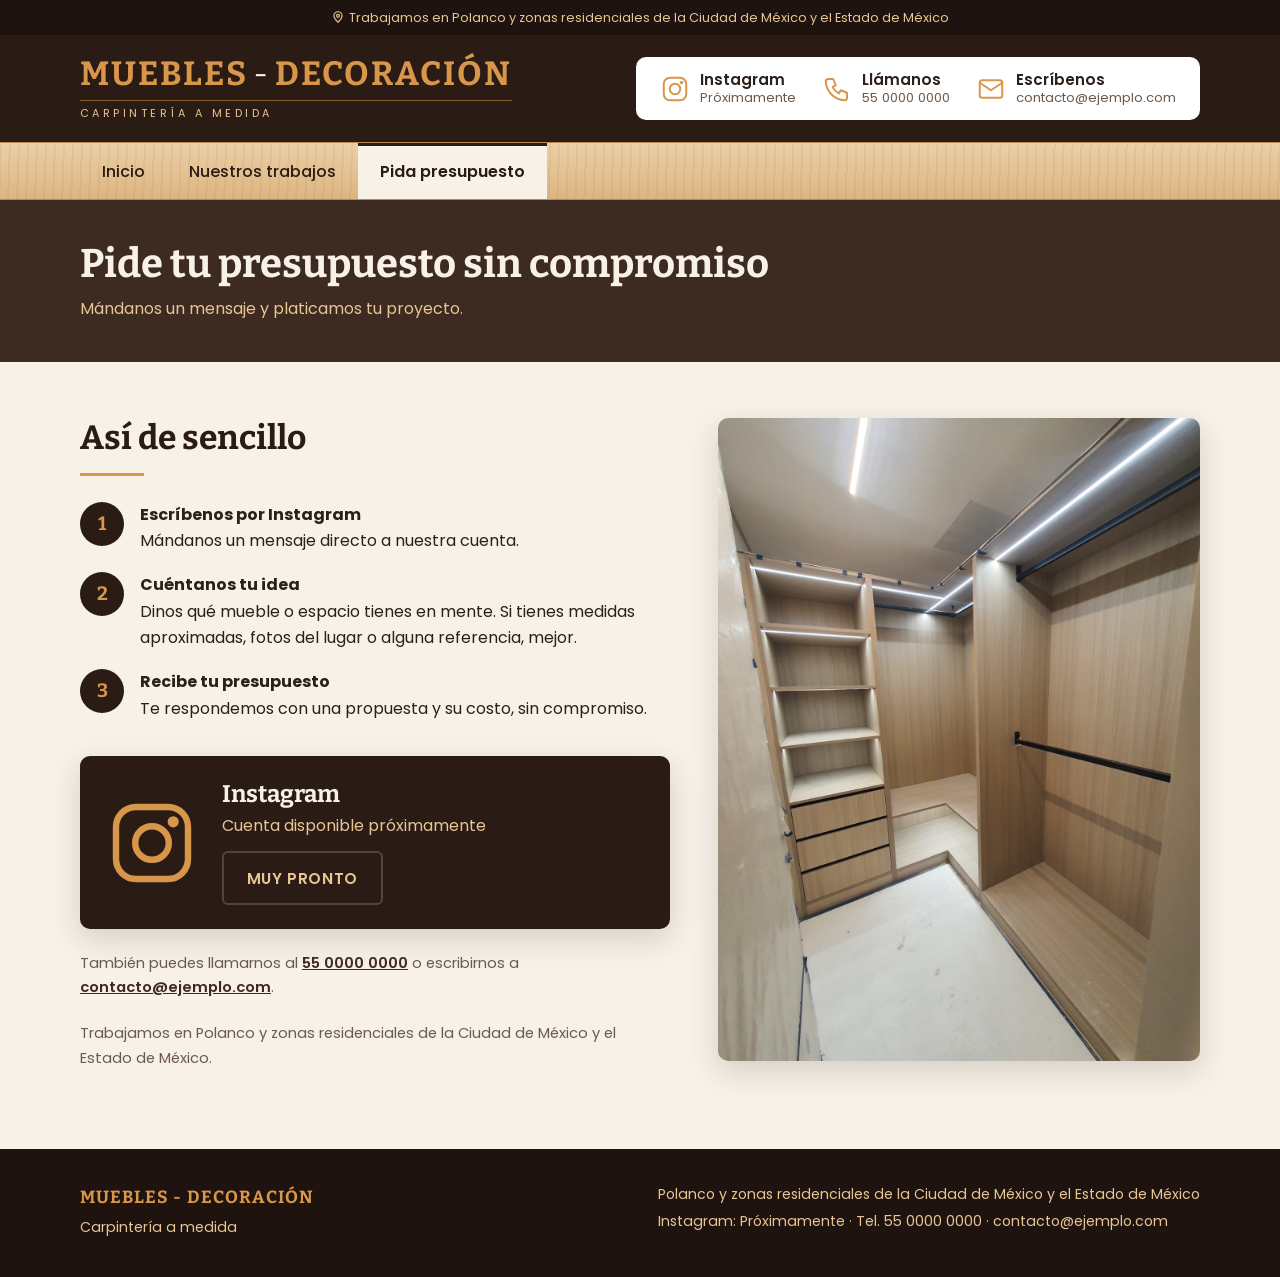
==== presupuesto.html @ 8693bc57 "Add files via upload" ====
<!DOCTYPE html>
<html lang="es-MX">
<head>
  <meta charset="UTF-8">
  <meta name="viewport" content="width=device-width, initial-scale=1">
  <title>Pida presupuesto | Muebles - Decoración</title>
  <meta name="description" content="Pide tu presupuesto sin compromiso por Instagram. Carpintería a medida en la Ciudad de México y el Estado de México.">
  <link rel="preconnect" href="https://fonts.googleapis.com">
  <link rel="preconnect" href="https://fonts.gstatic.com" crossorigin>
  <link href="https://fonts.googleapis.com/css2?family=Bitter:wght@400;700&family=Poppins:wght@400;500;600&display=swap" rel="stylesheet">
  <link rel="stylesheet" href="css/estilos.css">
</head>
<body>
  <!-- ===== Encabezado (igual en las tres páginas) ===== -->
  <p class="zona"><svg viewBox="0 0 24 24" fill="none" stroke="currentColor" stroke-width="2" stroke-linecap="round" stroke-linejoin="round" aria-hidden="true"><path d="M12 21s-7-6.1-7-11a7 7 0 0 1 14 0c0 4.9-7 11-7 11z"/><circle cx="12" cy="10" r="2.5"/></svg>Trabajamos en Polanco y zonas residenciales de la Ciudad de México y el Estado de México</p>

  <header class="cabecera">
    <div class="contenedor cabecera__fila">
      <a class="marca" href="index.html">
        <span class="marca__nombre">Muebles<span class="marca__guion">-</span>Decoración</span>
        <span class="marca__lema">Carpintería a medida</span>
      </a>

      <!-- Los datos de contacto se cambian en js/script.js -->
      <ul class="contacto">
        <li>
          <a class="contacto__dato" data-enlace="instagram">
            <svg viewBox="0 0 24 24" fill="none" stroke="currentColor" stroke-width="1.6" stroke-linecap="round" stroke-linejoin="round" aria-hidden="true"><rect x="3" y="3" width="18" height="18" rx="5"/><circle cx="12" cy="12" r="4.2"/><circle cx="17.3" cy="6.7" r="0.6" fill="currentColor"/></svg>
            <span><span class="contacto__titulo">Instagram</span><span class="contacto__valor" data-contacto="instagram">Próximamente</span></span>
          </a>
        </li>
        <li>
          <a class="contacto__dato" href="tel:5500000000" data-enlace="telefono">
            <svg viewBox="0 0 24 24" fill="none" stroke="currentColor" stroke-width="1.6" stroke-linecap="round" stroke-linejoin="round" aria-hidden="true"><path d="M5 4h4l2 5-2.5 1.5a11 11 0 0 0 5 5L15 13l5 2v4a2 2 0 0 1-2 2A16 16 0 0 1 3 6a2 2 0 0 1 2-2z"/></svg>
            <span><span class="contacto__titulo">Llámanos</span><span class="contacto__valor" data-contacto="telefono">55 0000 0000</span></span>
          </a>
        </li>
        <li>
          <a class="contacto__dato" href="mailto:contacto@ejemplo.com" data-enlace="correo">
            <svg viewBox="0 0 24 24" fill="none" stroke="currentColor" stroke-width="1.6" stroke-linecap="round" stroke-linejoin="round" aria-hidden="true"><rect x="3" y="5" width="18" height="14" rx="2"/><path d="m3 7 9 6 9-6"/></svg>
            <span><span class="contacto__titulo">Escríbenos</span><span class="contacto__valor" data-contacto="correo">contacto@ejemplo.com</span></span>
          </a>
        </li>
      </ul>
    </div>

    <nav class="menu" aria-label="Secciones del sitio">
      <div class="contenedor">
        <ul class="menu__lista">
          <li><a class="menu__enlace" href="index.html">Inicio</a></li>
          <li><a class="menu__enlace" href="trabajos.html">Nuestros trabajos</a></li>
          <li><a class="menu__enlace" href="presupuesto.html" aria-current="page">Pida presupuesto</a></li>
        </ul>
      </div>
    </nav>
  </header>

  <main>
    <div class="titulo-pagina">
      <div class="contenedor">
        <h1>Pide tu presupuesto sin compromiso</h1>
        <p>Mándanos un mensaje y platicamos tu proyecto.</p>
      </div>
    </div>

    <div class="contenedor presupuesto">
      <div>
        <h2 class="seccion__titulo">Así de sencillo</h2>
        <ol class="pasos">
          <li><strong>Escríbenos por Instagram</strong>Mándanos un mensaje directo a nuestra cuenta.</li>
          <li><strong>Cuéntanos tu idea</strong>Dinos qué mueble o espacio tienes en mente. Si tienes medidas aproximadas, fotos del lugar o alguna referencia, mejor.</li>
          <li><strong>Recibe tu presupuesto</strong>Te respondemos con una propuesta y su costo, sin compromiso.</li>
        </ol>

        <!-- Cuando exista la cuenta, escribe el usuario en js/script.js
             y este bloque se convierte en un botón que abre el chat. -->
        <a class="instagram" data-enlace="instagram-mensaje">
          <svg viewBox="0 0 24 24" fill="none" stroke="currentColor" stroke-width="1.6" stroke-linecap="round" stroke-linejoin="round" aria-hidden="true"><rect x="3" y="3" width="18" height="18" rx="5"/><circle cx="12" cy="12" r="4.2"/><circle cx="17.3" cy="6.7" r="0.6" fill="currentColor"/></svg>
          <span>
            <span class="instagram__titulo">Instagram</span>
            <span class="instagram__usuario" data-contacto="instagram">Cuenta disponible próximamente</span>
            <span class="boton" data-instagram-boton>Muy pronto</span>
          </span>
        </a>

        <p class="otros-medios">
          También puedes llamarnos al
          <a href="tel:5500000000" data-enlace="telefono"><span data-contacto="telefono">55 0000 0000</span></a>
          o escribirnos a
          <a href="mailto:contacto@ejemplo.com" data-enlace="correo"><span data-contacto="correo">contacto@ejemplo.com</span></a>.
        </p>
        <p class="otros-medios">Trabajamos en Polanco y zonas residenciales de la Ciudad de México y el Estado de México.</p>
      </div>

      <img class="presupuesto__foto" src="img/closets-y-muebles/vestidor-01.jpg" alt="Vestidor de madera hecho a medida" width="1200" height="1600">
    </div>
  </main>

  <!-- ===== Pie de página (igual en las tres páginas) ===== -->
  <footer class="pie">
    <div class="contenedor pie__fila">
      <div>
        <p class="pie__marca">Muebles - Decoración</p>
        <p>Carpintería a medida</p>
      </div>
      <div>
        <p>Polanco y zonas residenciales de la Ciudad de México y el Estado de México</p>
        <p>
          Instagram: <a data-enlace="instagram"><span data-contacto="instagram">Próximamente</span></a> ·
          Tel. <a href="tel:5500000000" data-enlace="telefono"><span data-contacto="telefono">55 0000 0000</span></a> ·
          <a href="mailto:contacto@ejemplo.com" data-enlace="correo"><span data-contacto="correo">contacto@ejemplo.com</span></a>
        </p>
      </div>
    </div>
  </footer>

  <script src="js/script.js"></script>
</body>
</html>
---- css/estilos.css ----
/* =========================================================
   Muebles - Decoración · Hoja de estilos
   ---------------------------------------------------------
   Contenido:
   1. Colores y medidas (cámbialos aquí y cambian en todo el sitio)
   2. Base
   3. Encabezado: franja de zona, marca, contacto y pestañas
   4. Portada (inicio)
   5. Secciones de inicio
   6. Nuestros trabajos: filtros, galería y visor
   7. Pida presupuesto
   8. Pie de página
   ========================================================= */

/* ---------- 1. Colores y medidas ---------- */
:root {
  --cafe-oscuro: #2a1c15;   /* fondo principal del encabezado y pie */
  --cafe: #3d2a20;          /* café intermedio */
  --cafe-suave: #5a4234;
  --madera: #d8964a;        /* tono madera / ámbar para resaltar */
  --madera-clara: #e8c595;  /* barra de pestañas */
  --crema: #f7f1e8;         /* fondo de las páginas */
  --blanco: #ffffff;
  --texto: #2b201a;
  --texto-suave: #6b5a4e;

  --fuente-titulos: "Bitter", Georgia, "Times New Roman", serif;
  --fuente-texto: "Poppins", "Segoe UI", Roboto, Helvetica, Arial, sans-serif;

  --ancho: 1160px;
  --radio: 10px;
  --sombra: 0 10px 30px rgba(42, 28, 21, 0.16);
}

/* ---------- 2. Base ---------- */
*,
*::before,
*::after {
  box-sizing: border-box;
}

html {
  scroll-behavior: smooth;
}

body {
  margin: 0;
  font-family: var(--fuente-texto);
  font-size: 16px;
  line-height: 1.65;
  color: var(--texto);
  background: var(--crema);
}

img {
  display: block;
  max-width: 100%;
  height: auto;
}

a {
  color: inherit;
}

h1,
h2,
h3 {
  font-family: var(--fuente-titulos);
  line-height: 1.2;
  margin: 0 0 0.5em;
  text-wrap: balance;
}

p {
  margin: 0 0 1em;
}

.contenedor {
  width: 100%;
  max-width: var(--ancho);
  margin: 0 auto;
  padding: 0 20px;
}

.solo-lectores {
  position: absolute;
  width: 1px;
  height: 1px;
  overflow: hidden;
  clip-path: inset(50%);
  white-space: nowrap;
}

:focus-visible {
  outline: 3px solid var(--madera);
  outline-offset: 2px;
}

.boton {
  display: inline-block;
  padding: 0.8em 1.5em;
  border: 2px solid var(--madera);
  border-radius: 6px;
  background: var(--madera);
  color: var(--cafe-oscuro);
  font-family: var(--fuente-texto);
  font-size: 0.95rem;
  font-weight: 600;
  letter-spacing: 0.04em;
  text-decoration: none;
  text-transform: uppercase;
  cursor: pointer;
  transition: background 0.2s, color 0.2s, border-color 0.2s;
}

.boton:hover {
  background: var(--madera-clara);
  border-color: var(--madera-clara);
}

.boton--linea {
  background: transparent;
  border-color: var(--crema);
  color: var(--crema);
}

.boton--linea:hover {
  background: var(--crema);
  border-color: var(--crema);
  color: var(--cafe-oscuro);
}

/* ---------- 3. Encabezado ---------- */
.zona {
  margin: 0;
  background: #1e130e;
  color: var(--madera-clara);
  font-size: 0.8rem;
  text-align: center;
  padding: 7px 0;
}

.zona svg {
  width: 14px;
  height: 14px;
  vertical-align: -2px;
  margin-right: 4px;
}

.cabecera {
  background: var(--cafe-oscuro);
}

.cabecera__fila {
  display: flex;
  align-items: center;
  justify-content: space-between;
  gap: 28px;
  padding-top: 22px;
  padding-bottom: 22px;
}

/* Marca: solo texto */
.marca {
  display: inline-flex;
  flex-direction: column;
  align-items: flex-start;
  color: var(--madera);
  text-decoration: none;
  font-family: var(--fuente-titulos);
  line-height: 1;
}

.marca__nombre {
  font-size: clamp(1.45rem, 3.4vw, 2.1rem);
  font-weight: 700;
  letter-spacing: 0.06em;
  text-transform: uppercase;
  white-space: nowrap;
}

.marca__guion {
  color: var(--crema);
  font-weight: 400;
  margin: 0 0.15em;
}

.marca__lema {
  margin-top: 9px;
  padding-top: 8px;
  border-top: 1px solid rgba(216, 150, 74, 0.5);
  align-self: stretch;
  color: var(--madera-clara);
  font-family: var(--fuente-texto);
  font-size: 0.68rem;
  letter-spacing: 0.32em;
  text-transform: uppercase;
}

/* Tarjeta de contacto */
.contacto {
  display: flex;
  gap: 26px;
  margin: 0;
  padding: 14px 24px;
  list-style: none;
  background: var(--blanco);
  border-radius: var(--radio);
}

.contacto__dato {
  display: flex;
  align-items: center;
  gap: 10px;
  color: var(--texto);
  text-decoration: none;
}

.contacto__dato svg {
  flex: none;
  width: 30px;
  height: 30px;
  color: var(--madera);
}

.contacto__titulo {
  display: block;
  font-size: 0.95rem;
  font-weight: 600;
  line-height: 1.2;
}

.contacto__valor {
  display: block;
  font-size: 0.82rem;
  color: var(--texto-suave);
  line-height: 1.3;
}

a.contacto__dato:hover .contacto__valor {
  color: var(--madera);
}

/* Pestañas */
.menu {
  background:
    repeating-linear-gradient(92deg, rgba(120, 78, 40, 0.07) 0 2px, transparent 2px 9px),
    linear-gradient(#ecd0a6, #dcb480);
  border-top: 1px solid #b98a55;
  border-bottom: 1px solid #b98a55;
}

.menu__lista {
  display: flex;
  margin: 0;
  padding: 0;
  list-style: none;
}

.menu__enlace {
  display: block;
  padding: 13px 22px;
  color: var(--cafe-oscuro);
  font-weight: 500;
  text-decoration: none;
  border-top: 3px solid transparent;
  transition: background 0.2s;
}

.menu__enlace:hover {
  background: rgba(255, 255, 255, 0.35);
}

.menu__enlace[aria-current="page"] {
  background: var(--crema);
  border-top-color: var(--cafe-oscuro);
  font-weight: 600;
}

@media (max-width: 860px) {
  .cabecera__fila {
    flex-direction: column;
    align-items: stretch;
    gap: 16px;
    padding-top: 18px;
    padding-bottom: 18px;
  }

  .marca {
    align-self: center;
    align-items: center;
    text-align: center;
  }

  .contacto {
    justify-content: space-between;
    gap: 8px;
    padding: 10px 12px;
  }

  .contacto__dato {
    flex-direction: column;
    gap: 2px;
    text-align: center;
    flex: 1;
    min-width: 0;
  }

  .contacto__dato svg {
    width: 24px;
    height: 24px;
  }

  .contacto__titulo {
    font-size: 0.8rem;
  }

  .contacto__valor {
    font-size: 0.7rem;
    overflow-wrap: anywhere;
  }

  .menu .contenedor {
    padding: 0;
  }

  .menu__lista li {
    flex: 1;
  }

  .menu__enlace {
    padding: 12px 6px;
    font-size: 0.86rem;
    text-align: center;
  }
}

/* ---------- 4. Portada ---------- */
.portada {
  position: relative;
  height: clamp(420px, 66vh, 620px);
  overflow: hidden;
  background: var(--cafe-oscuro);
  color: var(--crema);
}

.portada__foto {
  position: absolute;
  inset: 0;
  width: 100%;
  height: 100%;
  object-fit: cover;
  opacity: 0;
  transition: opacity 1.2s ease;
}

.portada__foto.activa {
  opacity: 1;
}

/* La cava se ve mejor encuadrando la parte baja de la foto */
.portada__foto:first-of-type {
  object-position: center 72%;
}

.portada::after {
  content: "";
  position: absolute;
  inset: 0;
  background: linear-gradient(90deg, rgba(30, 19, 14, 0.9) 0%, rgba(30, 19, 14, 0.62) 42%, rgba(30, 19, 14, 0.08) 80%);
}

.portada__texto {
  position: relative;
  z-index: 2;
  height: 100%;
  display: flex;
  flex-direction: column;
  justify-content: center;
  align-items: flex-start;
  padding-left: 64px;
  padding-right: 64px;
}

.portada__texto h1 {
  max-width: 14em;
  font-size: clamp(1.9rem, 4.6vw, 3rem);
}

.portada__texto p {
  max-width: 34em;
  margin-bottom: 1.6em;
  font-size: 1.02rem;
}

.portada__botones {
  display: flex;
  flex-wrap: wrap;
  gap: 12px;
}

.portada__flecha {
  position: absolute;
  top: 50%;
  z-index: 3;
  width: 44px;
  height: 44px;
  transform: translateY(-50%);
  border: 0;
  border-radius: 50%;
  background: rgba(30, 19, 14, 0.45);
  color: var(--crema);
  font-size: 1.5rem;
  line-height: 1;
  cursor: pointer;
}

.portada__flecha:hover {
  background: var(--madera);
  color: var(--cafe-oscuro);
}

.portada__flecha--ant {
  left: 10px;
}

.portada__flecha--sig {
  right: 10px;
}

.portada__puntos {
  position: absolute;
  left: 0;
  right: 0;
  bottom: 14px;
  z-index: 3;
  display: flex;
  justify-content: center;
  gap: 4px;
}

.portada__punto {
  width: 28px;
  height: 28px;
  padding: 0;
  border: 0;
  background: none;
  cursor: pointer;
}

.portada__punto::before {
  content: "";
  display: block;
  width: 10px;
  height: 10px;
  margin: auto;
  border: 2px solid var(--crema);
  border-radius: 50%;
}

.portada__punto[aria-current="true"]::before {
  background: var(--madera);
  border-color: var(--madera);
}

@media (max-width: 700px) {
  .portada::after {
    background: linear-gradient(180deg, rgba(30, 19, 14, 0.55) 0%, rgba(30, 19, 14, 0.86) 100%);
  }

  .portada__texto {
    justify-content: flex-end;
    padding: 0 20px 56px;
  }

  .portada__flecha {
    display: none;
  }
}

/* ---------- 5. Secciones de inicio ---------- */
.seccion {
  padding: 64px 0;
}

.seccion__titulo {
  font-size: clamp(1.5rem, 3.2vw, 2.1rem);
  color: var(--cafe-oscuro);
}

.seccion__titulo::after {
  content: "";
  display: block;
  width: 64px;
  height: 3px;
  margin-top: 14px;
  background: var(--madera);
}

.seccion__intro {
  max-width: 46em;
  color: var(--texto-suave);
}

.categorias {
  display: grid;
  grid-template-columns: repeat(3, 1fr);
  gap: 18px;
  margin: 34px 0 0;
  padding: 0;
  list-style: none;
}

.categoria {
  position: relative;
  display: block;
  aspect-ratio: 4 / 3;
  overflow: hidden;
  border-radius: var(--radio);
  color: var(--crema);
  text-decoration: none;
  background: var(--cafe);
}

.categoria img {
  width: 100%;
  height: 100%;
  object-fit: cover;
  transition: transform 0.5s ease;
}

.categoria:hover img {
  transform: scale(1.05);
}

.categoria::after {
  content: "";
  position: absolute;
  inset: 0;
  background: linear-gradient(180deg, transparent 40%, rgba(30, 19, 14, 0.88) 100%);
}

.categoria__texto {
  position: absolute;
  left: 18px;
  right: 18px;
  bottom: 14px;
  z-index: 1;
}

.categoria__nombre {
  display: block;
  font-family: var(--fuente-titulos);
  font-size: 1.2rem;
  font-weight: 700;
  line-height: 1.2;
}

.categoria__cuenta {
  font-size: 0.8rem;
  color: var(--madera-clara);
}

.llamado {
  background: var(--cafe-oscuro);
  color: var(--crema);
  text-align: center;
  padding: 56px 0;
}

.llamado h2 {
  font-size: clamp(1.4rem, 3vw, 1.9rem);
}

.llamado p {
  max-width: 36em;
  margin: 0 auto 1.6em;
  color: var(--madera-clara);
}

@media (max-width: 860px) {
  .seccion {
    padding: 44px 0;
  }

  .categorias {
    grid-template-columns: repeat(2, 1fr);
    gap: 12px;
  }

  .categoria__texto {
    left: 12px;
    right: 12px;
    bottom: 10px;
  }

  .categoria__nombre {
    font-size: 1rem;
  }
}

/* ---------- 6. Nuestros trabajos ---------- */
.titulo-pagina {
  background: var(--cafe);
  color: var(--crema);
  padding: 40px 0;
}

.titulo-pagina h1 {
  margin: 0;
  font-size: clamp(1.7rem, 4vw, 2.5rem);
}

.titulo-pagina p {
  margin: 8px 0 0;
  color: var(--madera-clara);
}

.filtros {
  display: flex;
  flex-wrap: wrap;
  gap: 8px;
  margin: 32px 0 26px;
}

.filtro {
  padding: 0.55em 1.1em;
  border: 1.5px solid var(--cafe-suave);
  border-radius: 999px;
  background: transparent;
  color: var(--cafe);
  font-family: var(--fuente-texto);
  font-size: 0.9rem;
  font-weight: 500;
  cursor: pointer;
  transition: background 0.2s, color 0.2s;
}

.filtro:hover {
  background: rgba(216, 150, 74, 0.2);
}

.filtro[aria-pressed="true"] {
  background: var(--cafe-oscuro);
  border-color: var(--cafe-oscuro);
  color: var(--madera-clara);
}

.galeria {
  columns: 3 260px;
  column-gap: 16px;
  padding-bottom: 64px;
}

.trabajo {
  position: relative;
  display: block;
  margin: 0 0 16px;
  overflow: hidden;
  border-radius: var(--radio);
  background: var(--madera-clara);
  break-inside: avoid;
  cursor: zoom-in;
}

.trabajo[hidden] {
  display: none;
}

.trabajo img {
  width: 100%;
  transition: transform 0.4s ease;
}

.trabajo:hover img {
  transform: scale(1.03);
}

.trabajo__etiqueta {
  position: absolute;
  left: 10px;
  bottom: 10px;
  padding: 3px 10px;
  border-radius: 999px;
  background: rgba(30, 19, 14, 0.78);
  color: var(--crema);
  font-size: 0.75rem;
}

@media (max-width: 600px) {
  .galeria {
    columns: 2;
    column-gap: 10px;
  }

  .trabajo {
    margin-bottom: 10px;
  }

  .trabajo__etiqueta {
    display: none;
  }
}

/* Visor de fotos */
.visor {
  width: 100%;
  max-width: 100%;
  height: 100%;
  max-height: 100%;
  margin: 0;
  padding: 0;
  border: 0;
  background: rgba(20, 12, 8, 0.95);
  color: var(--crema);
}

.visor::backdrop {
  background: rgba(20, 12, 8, 0.95);
}

.visor__marco {
  display: flex;
  flex-direction: column;
  align-items: center;
  justify-content: center;
  height: 100%;
  margin: 0;
  padding: 56px 12px 16px;
}

.visor__foto {
  max-width: 100%;
  max-height: calc(100% - 44px);
  object-fit: contain;
  border-radius: 6px;
}

.visor__pie {
  margin-top: 12px;
  font-size: 0.9rem;
  text-align: center;
  color: var(--madera-clara);
}

.visor__boton {
  position: absolute;
  width: 46px;
  height: 46px;
  border: 0;
  border-radius: 50%;
  background: rgba(247, 241, 232, 0.14);
  color: var(--crema);
  font-size: 1.6rem;
  line-height: 1;
  cursor: pointer;
}

.visor__boton:hover {
  background: var(--madera);
  color: var(--cafe-oscuro);
}

.visor__cerrar {
  top: 8px;
  right: 10px;
}

.visor__ant {
  top: 50%;
  left: 10px;
  transform: translateY(-50%);
}

.visor__sig {
  top: 50%;
  right: 10px;
  transform: translateY(-50%);
}

/* ---------- 7. Pida presupuesto ---------- */
.presupuesto {
  display: grid;
  grid-template-columns: 1.1fr 0.9fr;
  gap: 48px;
  align-items: start;
  padding-top: 56px;
  padding-bottom: 64px;
}

.presupuesto__foto {
  border-radius: var(--radio);
  box-shadow: var(--sombra);
}

.pasos {
  margin: 26px 0 34px;
  padding: 0;
  list-style: none;
  counter-reset: paso;
}

.pasos li {
  position: relative;
  min-height: 44px;
  margin-bottom: 18px;
  padding-left: 60px;
  counter-increment: paso;
}

.pasos li::before {
  content: counter(paso);
  position: absolute;
  left: 0;
  top: 0;
  width: 44px;
  height: 44px;
  border-radius: 50%;
  background: var(--cafe-oscuro);
  color: var(--madera);
  font-family: var(--fuente-titulos);
  font-size: 1.2rem;
  font-weight: 700;
  line-height: 44px;
  text-align: center;
}

.pasos strong {
  display: block;
}

.instagram {
  display: flex;
  align-items: center;
  gap: 22px;
  padding: 24px;
  border-radius: var(--radio);
  background: var(--cafe-oscuro);
  color: var(--crema);
  text-decoration: none;
  box-shadow: var(--sombra);
}

.instagram svg {
  flex: none;
  width: 96px;
  height: 96px;
  color: var(--madera);
}

.instagram__titulo {
  display: block;
  font-family: var(--fuente-titulos);
  font-size: 1.5rem;
  font-weight: 700;
  line-height: 1.2;
}

.instagram__usuario {
  display: block;
  margin: 4px 0 12px;
  color: var(--madera-clara);
}

a.instagram[href]:hover {
  background: var(--cafe);
}

/* Mientras no haya cuenta, el botón se ve apagado */
.instagram:not([href]) .boton {
  background: transparent;
  border-color: var(--cafe-suave);
  color: var(--madera-clara);
  cursor: default;
}

.otros-medios {
  margin-top: 22px;
  font-size: 0.92rem;
  color: var(--texto-suave);
}

.otros-medios a {
  color: var(--cafe);
  font-weight: 600;
}

@media (max-width: 860px) {
  .presupuesto {
    grid-template-columns: 1fr;
    gap: 30px;
    padding-top: 36px;
    padding-bottom: 44px;
  }

  .instagram {
    flex-direction: column;
    text-align: center;
  }
}

/* ---------- 8. Pie de página ---------- */
.pie {
  background: #1e130e;
  color: var(--madera-clara);
  padding: 34px 0;
  font-size: 0.88rem;
}

.pie__fila {
  display: flex;
  flex-wrap: wrap;
  justify-content: space-between;
  gap: 18px 40px;
}

.pie__marca {
  font-family: var(--fuente-titulos);
  font-size: 1.1rem;
  font-weight: 700;
  letter-spacing: 0.06em;
  text-transform: uppercase;
  color: var(--madera);
}

.pie p {
  margin: 0 0 4px;
}

.pie a {
  text-decoration: none;
}

.pie a:hover {
  color: var(--crema);
}

/* Quien prefiere menos movimiento no ve transiciones */
@media (prefers-reduced-motion: reduce) {
  * {
    transition: none !important;
    scroll-behavior: auto !important;
  }
}
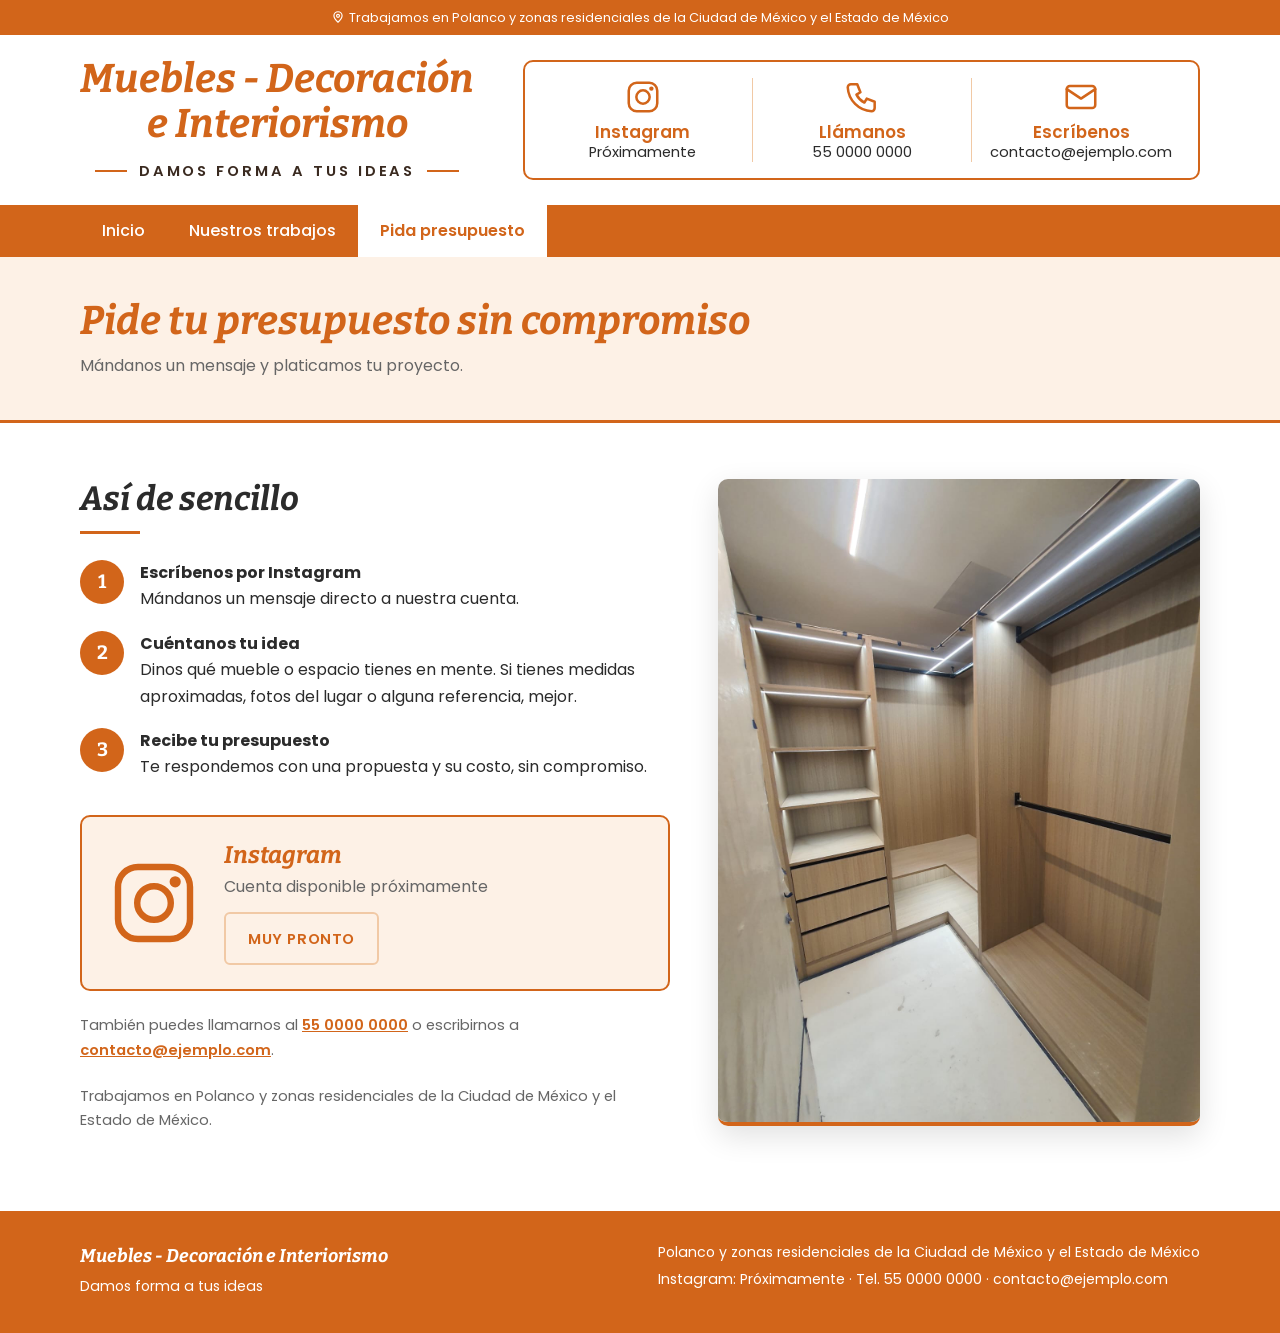
==== commit ea7e68c5: "Add files via upload" ====
--- a/presupuesto.html
+++ b/presupuesto.html
@@ -3,11 +3,11 @@
 <head>
   <meta charset="UTF-8">
   <meta name="viewport" content="width=device-width, initial-scale=1">
-  <title>Pida presupuesto | Muebles - Decoración</title>
+  <title>Pida presupuesto | Muebles - Decoración e Interiorismo</title>
   <meta name="description" content="Pide tu presupuesto sin compromiso por Instagram. Carpintería a medida en la Ciudad de México y el Estado de México.">
   <link rel="preconnect" href="https://fonts.googleapis.com">
   <link rel="preconnect" href="https://fonts.gstatic.com" crossorigin>
-  <link href="https://fonts.googleapis.com/css2?family=Bitter:wght@400;700&family=Poppins:wght@400;500;600&display=swap" rel="stylesheet">
+  <link href="https://fonts.googleapis.com/css2?family=Bitter:ital,wght@0,400;0,700;1,400;1,700&family=Poppins:wght@400;500;600&display=swap" rel="stylesheet">
   <link rel="stylesheet" href="css/estilos.css">
 </head>
 <body>
@@ -17,8 +17,8 @@
   <header class="cabecera">
     <div class="contenedor cabecera__fila">
       <a class="marca" href="index.html">
-        <span class="marca__nombre">Muebles<span class="marca__guion">-</span>Decoración</span>
-        <span class="marca__lema">Carpintería a medida</span>
+        <span class="marca__nombre">Muebles - Decoración<br>e Interiorismo</span>
+        <span class="marca__lema">Damos forma a tus ideas</span>
       </a>
 
       <!-- Los datos de contacto se cambian en js/script.js -->
@@ -100,8 +100,8 @@
   <footer class="pie">
     <div class="contenedor pie__fila">
       <div>
-        <p class="pie__marca">Muebles - Decoración</p>
-        <p>Carpintería a medida</p>
+        <p class="pie__marca">Muebles - Decoración e Interiorismo</p>
+        <p>Damos forma a tus ideas</p>
       </div>
       <div>
         <p>Polanco y zonas residenciales de la Ciudad de México y el Estado de México</p>
--- a/css/estilos.css
+++ b/css/estilos.css
@@ -1,10 +1,10 @@
 /* =========================================================
-   Muebles - Decoración · Hoja de estilos
+   Muebles - Decoración e Interiorismo · Hoja de estilos
    ---------------------------------------------------------
    Contenido:
    1. Colores y medidas (cámbialos aquí y cambian en todo el sitio)
    2. Base
-   3. Encabezado: franja de zona, marca, contacto y pestañas
+   3. Encabezado: franja de zona, título, contacto y pestañas
    4. Portada (inicio)
    5. Secciones de inicio
    6. Nuestros trabajos: filtros, galería y visor
@@ -14,22 +14,22 @@
 
 /* ---------- 1. Colores y medidas ---------- */
 :root {
-  --cafe-oscuro: #2a1c15;   /* fondo principal del encabezado y pie */
-  --cafe: #3d2a20;          /* café intermedio */
-  --cafe-suave: #5a4234;
-  --madera: #d8964a;        /* tono madera / ámbar para resaltar */
-  --madera-clara: #e8c595;  /* barra de pestañas */
-  --crema: #f7f1e8;         /* fondo de las páginas */
+  --naranja: #d2651a;        /* color principal */
+  --naranja-oscuro: #b5530f; /* al pasar el cursor */
+  --naranja-claro: #f08a2c;  /* detalles sobre fotos */
+  --naranja-suave: #fdf1e6;  /* fondos suaves */
+  --naranja-linea: #f1c9a5;  /* líneas finas */
   --blanco: #ffffff;
-  --texto: #2b201a;
-  --texto-suave: #6b5a4e;
+  --texto: #2b2b2b;
+  --texto-suave: #666666;
+  --oscuro: #1c1c1c;
 
   --fuente-titulos: "Bitter", Georgia, "Times New Roman", serif;
   --fuente-texto: "Poppins", "Segoe UI", Roboto, Helvetica, Arial, sans-serif;
 
   --ancho: 1160px;
   --radio: 10px;
-  --sombra: 0 10px 30px rgba(42, 28, 21, 0.16);
+  --sombra: 0 10px 30px rgba(0, 0, 0, 0.12);
 }
 
 /* ---------- 2. Base ---------- */
@@ -49,7 +49,7 @@
   font-size: 16px;
   line-height: 1.65;
   color: var(--texto);
-  background: var(--crema);
+  background: var(--blanco);
 }
 
 img {
@@ -66,6 +66,7 @@
 h2,
 h3 {
   font-family: var(--fuente-titulos);
+  font-style: italic;
   line-height: 1.2;
   margin: 0 0 0.5em;
   text-wrap: balance;
@@ -82,29 +83,20 @@
   padding: 0 20px;
 }
 
-.solo-lectores {
-  position: absolute;
-  width: 1px;
-  height: 1px;
-  overflow: hidden;
-  clip-path: inset(50%);
-  white-space: nowrap;
-}
-
 :focus-visible {
-  outline: 3px solid var(--madera);
+  outline: 3px solid var(--naranja-claro);
   outline-offset: 2px;
 }
 
 .boton {
   display: inline-block;
-  padding: 0.8em 1.5em;
-  border: 2px solid var(--madera);
+  padding: 0.85em 1.5em;
+  border: 2px solid var(--naranja);
   border-radius: 6px;
-  background: var(--madera);
-  color: var(--cafe-oscuro);
+  background: var(--naranja);
+  color: var(--blanco);
   font-family: var(--fuente-texto);
-  font-size: 0.95rem;
+  font-size: 0.92rem;
   font-weight: 600;
   letter-spacing: 0.04em;
   text-decoration: none;
@@ -114,30 +106,30 @@
 }
 
 .boton:hover {
-  background: var(--madera-clara);
-  border-color: var(--madera-clara);
+  background: var(--naranja-oscuro);
+  border-color: var(--naranja-oscuro);
 }
 
 .boton--linea {
   background: transparent;
-  border-color: var(--crema);
-  color: var(--crema);
+  border-color: var(--blanco);
+  color: var(--blanco);
 }
 
 .boton--linea:hover {
-  background: var(--crema);
-  border-color: var(--crema);
-  color: var(--cafe-oscuro);
+  background: var(--blanco);
+  border-color: var(--blanco);
+  color: var(--naranja);
 }
 
 /* ---------- 3. Encabezado ---------- */
 .zona {
   margin: 0;
-  background: #1e130e;
-  color: var(--madera-clara);
+  padding: 7px 12px;
+  background: var(--naranja);
+  color: var(--blanco);
   font-size: 0.8rem;
   text-align: center;
-  padding: 7px 0;
 }
 
 .zona svg {
@@ -148,106 +140,114 @@
 }
 
 .cabecera {
-  background: var(--cafe-oscuro);
+  background: var(--blanco);
 }
 
 .cabecera__fila {
   display: flex;
   align-items: center;
   justify-content: space-between;
-  gap: 28px;
+  gap: 32px;
   padding-top: 22px;
   padding-bottom: 22px;
 }
 
-/* Marca: solo texto */
+/* Título y eslogan (texto, no imagen) */
 .marca {
-  display: inline-flex;
+  display: flex;
   flex-direction: column;
-  align-items: flex-start;
-  color: var(--madera);
+  align-items: center;
+  text-align: center;
   text-decoration: none;
+}
+
+.marca__nombre {
   font-family: var(--fuente-titulos);
-  line-height: 1;
-}
-
-.marca__nombre {
-  font-size: clamp(1.45rem, 3.4vw, 2.1rem);
+  font-style: italic;
   font-weight: 700;
-  letter-spacing: 0.06em;
+  font-size: clamp(1.75rem, 3.6vw, 2.5rem);
+  line-height: 1.12;
+  color: var(--naranja);
+}
+
+.marca__lema {
+  display: flex;
+  align-items: center;
+  gap: 12px;
+  margin-top: 12px;
+  font-size: clamp(0.72rem, 1.3vw, 0.92rem);
+  font-weight: 600;
+  letter-spacing: 0.2em;
   text-transform: uppercase;
+  color: #3a2a20;
   white-space: nowrap;
 }
 
-.marca__guion {
-  color: var(--crema);
-  font-weight: 400;
-  margin: 0 0.15em;
-}
-
-.marca__lema {
-  margin-top: 9px;
-  padding-top: 8px;
-  border-top: 1px solid rgba(216, 150, 74, 0.5);
-  align-self: stretch;
-  color: var(--madera-clara);
-  font-family: var(--fuente-texto);
-  font-size: 0.68rem;
-  letter-spacing: 0.32em;
-  text-transform: uppercase;
-}
-
-/* Tarjeta de contacto */
+.marca__lema::before,
+.marca__lema::after {
+  content: "";
+  width: 32px;
+  height: 2px;
+  background: var(--naranja);
+}
+
+/* Tarjeta de contacto: tres apartados iguales */
 .contacto {
-  display: flex;
-  gap: 26px;
+  display: grid;
+  grid-template-columns: repeat(3, 1fr);
   margin: 0;
-  padding: 14px 24px;
+  padding: 16px 8px;
   list-style: none;
+  border: 2px solid var(--naranja);
+  border-radius: var(--radio);
   background: var(--blanco);
-  border-radius: var(--radio);
+}
+
+.contacto li + li {
+  border-left: 1px solid var(--naranja-linea);
 }
 
 .contacto__dato {
   display: flex;
+  flex-direction: column;
   align-items: center;
-  gap: 10px;
+  gap: 4px;
+  height: 100%;
+  padding: 0 18px;
+  text-align: center;
+  text-decoration: none;
   color: var(--texto);
-  text-decoration: none;
 }
 
 .contacto__dato svg {
-  flex: none;
-  width: 30px;
-  height: 30px;
-  color: var(--madera);
+  width: 38px;
+  height: 38px;
+  margin-bottom: 2px;
+  color: var(--naranja);
 }
 
 .contacto__titulo {
   display: block;
-  font-size: 0.95rem;
+  font-size: 1.05rem;
   font-weight: 600;
   line-height: 1.2;
+  color: var(--naranja);
 }
 
 .contacto__valor {
   display: block;
-  font-size: 0.82rem;
-  color: var(--texto-suave);
+  font-size: 0.92rem;
   line-height: 1.3;
-}
-
-a.contacto__dato:hover .contacto__valor {
-  color: var(--madera);
+  overflow-wrap: anywhere;
+}
+
+a.contacto__dato[href]:hover .contacto__valor {
+  color: var(--naranja);
 }
 
 /* Pestañas */
 .menu {
-  background:
-    repeating-linear-gradient(92deg, rgba(120, 78, 40, 0.07) 0 2px, transparent 2px 9px),
-    linear-gradient(#ecd0a6, #dcb480);
-  border-top: 1px solid #b98a55;
-  border-bottom: 1px solid #b98a55;
+  background: var(--naranja);
 }
 
 .menu__lista {
@@ -260,20 +260,19 @@
 .menu__enlace {
   display: block;
   padding: 13px 22px;
-  color: var(--cafe-oscuro);
+  color: var(--blanco);
   font-weight: 500;
   text-decoration: none;
-  border-top: 3px solid transparent;
   transition: background 0.2s;
 }
 
 .menu__enlace:hover {
-  background: rgba(255, 255, 255, 0.35);
+  background: var(--naranja-oscuro);
 }
 
 .menu__enlace[aria-current="page"] {
-  background: var(--crema);
-  border-top-color: var(--cafe-oscuro);
+  background: var(--blanco);
+  color: var(--naranja);
   font-weight: 600;
 }
 
@@ -286,38 +285,37 @@
     padding-bottom: 18px;
   }
 
-  .marca {
-    align-self: center;
-    align-items: center;
-    text-align: center;
+  .marca__lema {
+    gap: 8px;
+    letter-spacing: 0.15em;
+  }
+
+  .marca__lema::before,
+  .marca__lema::after {
+    width: 22px;
   }
 
   .contacto {
-    justify-content: space-between;
-    gap: 8px;
-    padding: 10px 12px;
+    grid-template-columns: 1fr 1fr 1.45fr;
+    padding: 12px 4px;
   }
 
   .contacto__dato {
-    flex-direction: column;
-    gap: 2px;
-    text-align: center;
-    flex: 1;
-    min-width: 0;
+    padding: 0 2px;
   }
 
   .contacto__dato svg {
-    width: 24px;
-    height: 24px;
+    width: 30px;
+    height: 30px;
   }
 
   .contacto__titulo {
-    font-size: 0.8rem;
+    font-size: 0.88rem;
   }
 
   .contacto__valor {
-    font-size: 0.7rem;
-    overflow-wrap: anywhere;
+    font-size: 0.68rem;
+    overflow-wrap: normal;
   }
 
   .menu .contenedor {
@@ -329,7 +327,7 @@
   }
 
   .menu__enlace {
-    padding: 12px 6px;
+    padding: 12px 4px;
     font-size: 0.86rem;
     text-align: center;
   }
@@ -338,10 +336,10 @@
 /* ---------- 4. Portada ---------- */
 .portada {
   position: relative;
-  height: clamp(420px, 66vh, 620px);
+  height: clamp(480px, 82vh, 720px);
   overflow: hidden;
-  background: var(--cafe-oscuro);
-  color: var(--crema);
+  background: var(--oscuro);
+  color: var(--blanco);
 }
 
 .portada__foto {
@@ -367,7 +365,7 @@
   content: "";
   position: absolute;
   inset: 0;
-  background: linear-gradient(90deg, rgba(30, 19, 14, 0.9) 0%, rgba(30, 19, 14, 0.62) 42%, rgba(30, 19, 14, 0.08) 80%);
+  background: linear-gradient(90deg, rgba(0, 0, 0, 0.72) 0%, rgba(0, 0, 0, 0.35) 45%, rgba(0, 0, 0, 0) 75%);
 }
 
 .portada__texto {
@@ -382,15 +380,23 @@
   padding-right: 64px;
 }
 
+.portada__texto::before {
+  content: "";
+  width: 70px;
+  height: 4px;
+  margin-bottom: 18px;
+  background: var(--naranja-claro);
+}
+
 .portada__texto h1 {
-  max-width: 14em;
-  font-size: clamp(1.9rem, 4.6vw, 3rem);
+  max-width: 13em;
+  font-size: clamp(2rem, 5vw, 3.3rem);
 }
 
 .portada__texto p {
   max-width: 34em;
   margin-bottom: 1.6em;
-  font-size: 1.02rem;
+  font-size: 1.05rem;
 }
 
 .portada__botones {
@@ -408,16 +414,15 @@
   transform: translateY(-50%);
   border: 0;
   border-radius: 50%;
-  background: rgba(30, 19, 14, 0.45);
-  color: var(--crema);
+  background: rgba(0, 0, 0, 0.4);
+  color: var(--blanco);
   font-size: 1.5rem;
   line-height: 1;
   cursor: pointer;
 }
 
 .portada__flecha:hover {
-  background: var(--madera);
-  color: var(--cafe-oscuro);
+  background: var(--naranja);
 }
 
 .portada__flecha--ant {
@@ -428,11 +433,12 @@
   right: 10px;
 }
 
+/* Rayitas para cambiar de foto */
 .portada__puntos {
   position: absolute;
   left: 0;
   right: 0;
-  bottom: 14px;
+  bottom: 18px;
   z-index: 3;
   display: flex;
   justify-content: center;
@@ -440,8 +446,8 @@
 }
 
 .portada__punto {
-  width: 28px;
-  height: 28px;
+  width: 42px;
+  height: 24px;
   padding: 0;
   border: 0;
   background: none;
@@ -451,26 +457,66 @@
 .portada__punto::before {
   content: "";
   display: block;
-  width: 10px;
-  height: 10px;
+  width: 34px;
+  height: 4px;
   margin: auto;
-  border: 2px solid var(--crema);
-  border-radius: 50%;
+  background: rgba(255, 255, 255, 0.6);
 }
 
 .portada__punto[aria-current="true"]::before {
-  background: var(--madera);
-  border-color: var(--madera);
+  background: var(--naranja-claro);
+}
+
+/* Miniaturas de las tres fotos (solo en pantallas grandes) */
+.portada__minis {
+  position: absolute;
+  right: 64px;
+  bottom: 22px;
+  z-index: 3;
+  display: flex;
+  gap: 8px;
+}
+
+.portada__mini {
+  width: 96px;
+  height: 60px;
+  padding: 0;
+  border: 2px solid var(--blanco);
+  background: none;
+  opacity: 0.7;
+  cursor: pointer;
+  transition: opacity 0.2s, border-color 0.2s;
+}
+
+.portada__mini img {
+  width: 100%;
+  height: 100%;
+  object-fit: cover;
+}
+
+.portada__mini:hover,
+.portada__mini[aria-current="true"] {
+  opacity: 1;
+}
+
+.portada__mini[aria-current="true"] {
+  border-color: var(--naranja-claro);
+}
+
+@media (max-width: 860px) {
+  .portada__minis {
+    display: none;
+  }
 }
 
 @media (max-width: 700px) {
   .portada::after {
-    background: linear-gradient(180deg, rgba(30, 19, 14, 0.55) 0%, rgba(30, 19, 14, 0.86) 100%);
+    background: linear-gradient(180deg, rgba(0, 0, 0, 0.2) 0%, rgba(0, 0, 0, 0.82) 100%);
   }
 
   .portada__texto {
     justify-content: flex-end;
-    padding: 0 20px 56px;
+    padding: 0 20px 64px;
   }
 
   .portada__flecha {
@@ -484,17 +530,17 @@
 }
 
 .seccion__titulo {
-  font-size: clamp(1.5rem, 3.2vw, 2.1rem);
-  color: var(--cafe-oscuro);
+  font-size: clamp(1.6rem, 3.2vw, 2.1rem);
+  color: var(--texto);
 }
 
 .seccion__titulo::after {
   content: "";
   display: block;
-  width: 64px;
+  width: 60px;
   height: 3px;
-  margin-top: 14px;
-  background: var(--madera);
+  margin-top: 12px;
+  background: var(--naranja);
 }
 
 .seccion__intro {
@@ -517,9 +563,10 @@
   aspect-ratio: 4 / 3;
   overflow: hidden;
   border-radius: var(--radio);
-  color: var(--crema);
+  border-bottom: 4px solid var(--naranja);
+  color: var(--blanco);
   text-decoration: none;
-  background: var(--cafe);
+  background: var(--naranja-suave);
 }
 
 .categoria img {
@@ -533,49 +580,44 @@
   transform: scale(1.05);
 }
 
-.categoria::after {
-  content: "";
-  position: absolute;
-  inset: 0;
-  background: linear-gradient(180deg, transparent 40%, rgba(30, 19, 14, 0.88) 100%);
-}
-
 .categoria__texto {
   position: absolute;
-  left: 18px;
-  right: 18px;
-  bottom: 14px;
+  left: 0;
+  bottom: 0;
   z-index: 1;
+  padding: 7px 16px 8px;
+  background: var(--naranja);
+  border-top-right-radius: 8px;
 }
 
 .categoria__nombre {
   display: block;
-  font-family: var(--fuente-titulos);
-  font-size: 1.2rem;
-  font-weight: 700;
-  line-height: 1.2;
+  font-weight: 600;
+  line-height: 1.25;
 }
 
 .categoria__cuenta {
-  font-size: 0.8rem;
-  color: var(--madera-clara);
+  display: block;
+  font-size: 0.78rem;
+  opacity: 0.9;
 }
 
 .llamado {
-  background: var(--cafe-oscuro);
-  color: var(--crema);
+  padding: 56px 0;
+  border-top: 3px solid var(--naranja);
+  background: var(--naranja-suave);
   text-align: center;
-  padding: 56px 0;
 }
 
 .llamado h2 {
   font-size: clamp(1.4rem, 3vw, 1.9rem);
+  color: var(--naranja);
 }
 
 .llamado p {
   max-width: 36em;
   margin: 0 auto 1.6em;
-  color: var(--madera-clara);
+  color: var(--texto-suave);
 }
 
 @media (max-width: 860px) {
@@ -589,31 +631,30 @@
   }
 
   .categoria__texto {
-    left: 12px;
-    right: 12px;
-    bottom: 10px;
+    padding: 5px 10px 6px;
   }
 
   .categoria__nombre {
-    font-size: 1rem;
+    font-size: 0.88rem;
   }
 }
 
 /* ---------- 6. Nuestros trabajos ---------- */
 .titulo-pagina {
-  background: var(--cafe);
-  color: var(--crema);
   padding: 40px 0;
+  border-bottom: 3px solid var(--naranja);
+  background: var(--naranja-suave);
 }
 
 .titulo-pagina h1 {
   margin: 0;
   font-size: clamp(1.7rem, 4vw, 2.5rem);
+  color: var(--naranja);
 }
 
 .titulo-pagina p {
   margin: 8px 0 0;
-  color: var(--madera-clara);
+  color: var(--texto-suave);
 }
 
 .filtros {
@@ -625,10 +666,10 @@
 
 .filtro {
   padding: 0.55em 1.1em;
-  border: 1.5px solid var(--cafe-suave);
+  border: 1.5px solid var(--naranja);
   border-radius: 999px;
-  background: transparent;
-  color: var(--cafe);
+  background: var(--blanco);
+  color: var(--naranja);
   font-family: var(--fuente-texto);
   font-size: 0.9rem;
   font-weight: 500;
@@ -637,13 +678,12 @@
 }
 
 .filtro:hover {
-  background: rgba(216, 150, 74, 0.2);
+  background: var(--naranja-suave);
 }
 
 .filtro[aria-pressed="true"] {
-  background: var(--cafe-oscuro);
-  border-color: var(--cafe-oscuro);
-  color: var(--madera-clara);
+  background: var(--naranja);
+  color: var(--blanco);
 }
 
 .galeria {
@@ -658,7 +698,7 @@
   margin: 0 0 16px;
   overflow: hidden;
   border-radius: var(--radio);
-  background: var(--madera-clara);
+  background: var(--naranja-suave);
   break-inside: avoid;
   cursor: zoom-in;
 }
@@ -682,8 +722,8 @@
   bottom: 10px;
   padding: 3px 10px;
   border-radius: 999px;
-  background: rgba(30, 19, 14, 0.78);
-  color: var(--crema);
+  background: var(--naranja);
+  color: var(--blanco);
   font-size: 0.75rem;
 }
 
@@ -711,12 +751,12 @@
   margin: 0;
   padding: 0;
   border: 0;
-  background: rgba(20, 12, 8, 0.95);
-  color: var(--crema);
+  background: rgba(15, 15, 15, 0.95);
+  color: var(--blanco);
 }
 
 .visor::backdrop {
-  background: rgba(20, 12, 8, 0.95);
+  background: rgba(15, 15, 15, 0.95);
 }
 
 .visor__marco {
@@ -740,7 +780,7 @@
   margin-top: 12px;
   font-size: 0.9rem;
   text-align: center;
-  color: var(--madera-clara);
+  color: var(--naranja-claro);
 }
 
 .visor__boton {
@@ -749,16 +789,15 @@
   height: 46px;
   border: 0;
   border-radius: 50%;
-  background: rgba(247, 241, 232, 0.14);
-  color: var(--crema);
+  background: rgba(255, 255, 255, 0.14);
+  color: var(--blanco);
   font-size: 1.6rem;
   line-height: 1;
   cursor: pointer;
 }
 
 .visor__boton:hover {
-  background: var(--madera);
-  color: var(--cafe-oscuro);
+  background: var(--naranja);
 }
 
 .visor__cerrar {
@@ -790,6 +829,7 @@
 
 .presupuesto__foto {
   border-radius: var(--radio);
+  border-bottom: 4px solid var(--naranja);
   box-shadow: var(--sombra);
 }
 
@@ -816,8 +856,8 @@
   width: 44px;
   height: 44px;
   border-radius: 50%;
-  background: var(--cafe-oscuro);
-  color: var(--madera);
+  background: var(--naranja);
+  color: var(--blanco);
   font-family: var(--fuente-titulos);
   font-size: 1.2rem;
   font-weight: 700;
@@ -834,43 +874,45 @@
   align-items: center;
   gap: 22px;
   padding: 24px;
+  border: 2px solid var(--naranja);
   border-radius: var(--radio);
-  background: var(--cafe-oscuro);
-  color: var(--crema);
+  background: var(--naranja-suave);
+  color: var(--texto);
   text-decoration: none;
-  box-shadow: var(--sombra);
 }
 
 .instagram svg {
   flex: none;
   width: 96px;
   height: 96px;
-  color: var(--madera);
+  color: var(--naranja);
 }
 
 .instagram__titulo {
   display: block;
   font-family: var(--fuente-titulos);
+  font-style: italic;
   font-size: 1.5rem;
   font-weight: 700;
   line-height: 1.2;
+  color: var(--naranja);
 }
 
 .instagram__usuario {
   display: block;
   margin: 4px 0 12px;
-  color: var(--madera-clara);
+  color: var(--texto-suave);
 }
 
 a.instagram[href]:hover {
-  background: var(--cafe);
+  background: #fbe3cd;
 }
 
 /* Mientras no haya cuenta, el botón se ve apagado */
 .instagram:not([href]) .boton {
   background: transparent;
-  border-color: var(--cafe-suave);
-  color: var(--madera-clara);
+  border-color: var(--naranja-linea);
+  color: var(--naranja);
   cursor: default;
 }
 
@@ -881,7 +923,7 @@
 }
 
 .otros-medios a {
-  color: var(--cafe);
+  color: var(--naranja);
   font-weight: 600;
 }
 
@@ -901,9 +943,9 @@
 
 /* ---------- 8. Pie de página ---------- */
 .pie {
-  background: #1e130e;
-  color: var(--madera-clara);
-  padding: 34px 0;
+  padding: 30px 0;
+  background: var(--naranja);
+  color: var(--blanco);
   font-size: 0.88rem;
 }
 
@@ -916,11 +958,9 @@
 
 .pie__marca {
   font-family: var(--fuente-titulos);
-  font-size: 1.1rem;
+  font-style: italic;
+  font-size: 1.15rem;
   font-weight: 700;
-  letter-spacing: 0.06em;
-  text-transform: uppercase;
-  color: var(--madera);
 }
 
 .pie p {
@@ -932,7 +972,7 @@
 }
 
 .pie a:hover {
-  color: var(--crema);
+  text-decoration: underline;
 }
 
 /* Quien prefiere menos movimiento no ve transiciones */
